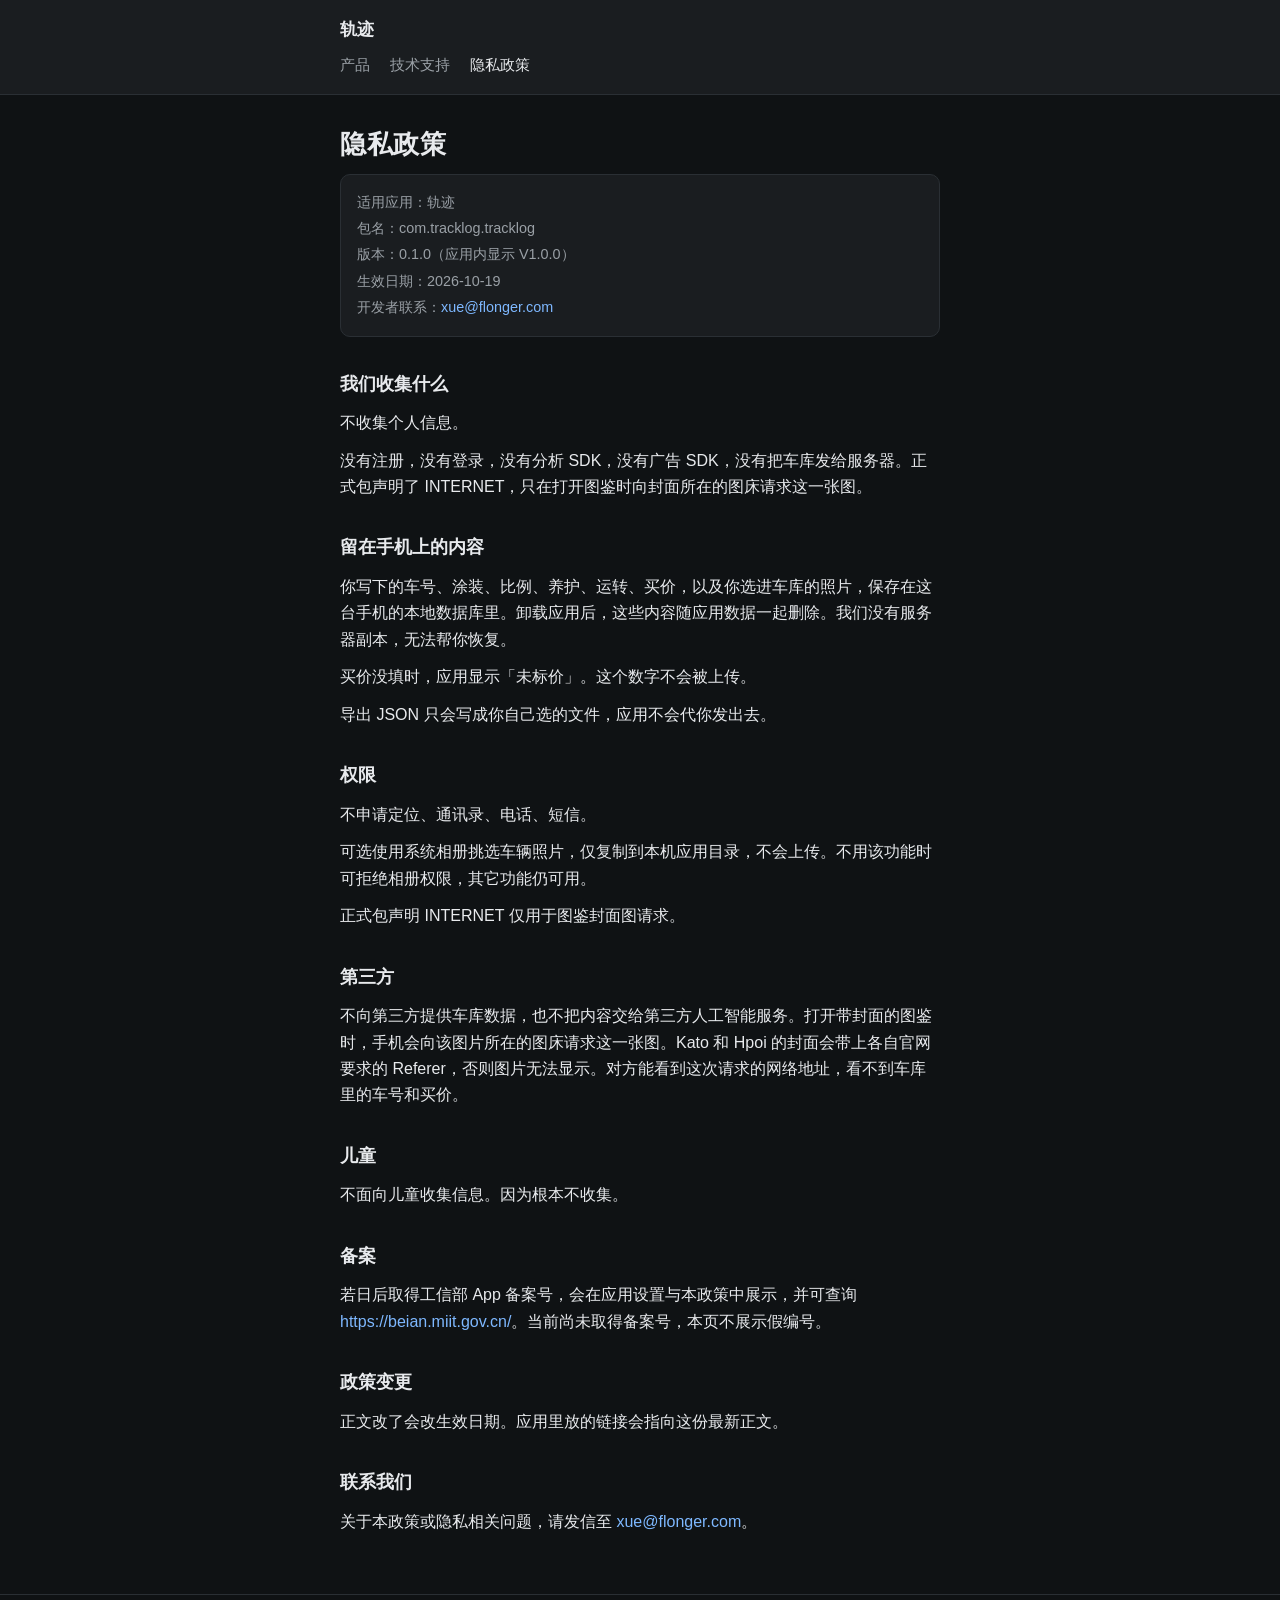
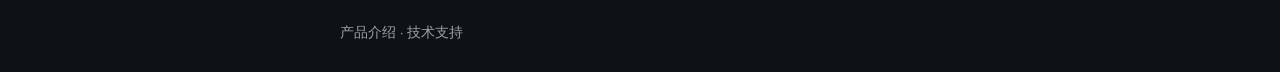
==== privacy/index.html @ 8ed88104 "Initial site: privacy, support, and marketing pages for 轨迹 Static GitHub Pages for App Store listing" ====
<!DOCTYPE html>
<html lang="zh-Hans">
<head>
  <meta charset="utf-8">
  <meta name="viewport" content="width=device-width, initial-scale=1">
  <title>隐私政策 — 轨迹</title>
  <meta name="description" content="轨迹应用的隐私政策。不收集个人信息，数据留在本机。">
  <link rel="stylesheet" href="../styles.css">
</head>
<body>
  <header>
    <div class="inner">
      <a class="brand" href="../">轨迹</a>
      <nav>
        <a href="../">产品</a>
        <a href="../support/">技术支持</a>
        <a href="./" aria-current="page">隐私政策</a>
      </nav>
    </div>
  </header>
  <main>
    <h1>隐私政策</h1>
    <div class="meta">
      <div>适用应用：轨迹</div>
      <div>包名：com.tracklog.tracklog</div>
      <div>版本：0.1.0（应用内显示 V1.0.0）</div>
      <div>生效日期：2026-10-19</div>
      <div>开发者联系：<a href="mailto:xue@flonger.com">xue@flonger.com</a></div>
    </div>

    <h2>我们收集什么</h2>
    <p>不收集个人信息。</p>
    <p>没有注册，没有登录，没有分析 SDK，没有广告 SDK，没有把车库发给服务器。正式包声明了 INTERNET，只在打开图鉴时向封面所在的图床请求这一张图。</p>

    <h2>留在手机上的内容</h2>
    <p>你写下的车号、涂装、比例、养护、运转、买价，以及你选进车库的照片，保存在这台手机的本地数据库里。卸载应用后，这些内容随应用数据一起删除。我们没有服务器副本，无法帮你恢复。</p>
    <p>买价没填时，应用显示「未标价」。这个数字不会被上传。</p>
    <p>导出 JSON 只会写成你自己选的文件，应用不会代你发出去。</p>

    <h2>权限</h2>
    <p>不申请定位、通讯录、电话、短信。</p>
    <p>可选使用系统相册挑选车辆照片，仅复制到本机应用目录，不会上传。不用该功能时可拒绝相册权限，其它功能仍可用。</p>
    <p>正式包声明 INTERNET 仅用于图鉴封面图请求。</p>

    <h2>第三方</h2>
    <p>不向第三方提供车库数据，也不把内容交给第三方人工智能服务。打开带封面的图鉴时，手机会向该图片所在的图床请求这一张图。Kato 和 Hpoi 的封面会带上各自官网要求的 Referer，否则图片无法显示。对方能看到这次请求的网络地址，看不到车库里的车号和买价。</p>

    <h2>儿童</h2>
    <p>不面向儿童收集信息。因为根本不收集。</p>

    <h2>备案</h2>
    <p>若日后取得工信部 App 备案号，会在应用设置与本政策中展示，并可查询 <a href="https://beian.miit.gov.cn/" rel="noopener">https://beian.miit.gov.cn/</a>。当前尚未取得备案号，本页不展示假编号。</p>

    <h2>政策变更</h2>
    <p>正文改了会改生效日期。应用里放的链接会指向这份最新正文。</p>

    <h2>联系我们</h2>
    <p>关于本政策或隐私相关问题，请发信至 <a href="mailto:xue@flonger.com">xue@flonger.com</a>。</p>
  </main>
  <footer>
    <div class="inner">
      <p><a href="../">产品介绍</a> · <a href="../support/">技术支持</a></p>
    </div>
  </footer>
</body>
</html>
---- styles.css ----
:root {
  --bg: #0f1214;
  --surface: #1a1d20;
  --text: #e8eaed;
  --muted: #9aa0a6;
  --accent: #7eb8ff;
  --border: #2a2f34;
  --max: 40rem;
}
* { box-sizing: border-box; }
html { color-scheme: dark; }
body {
  margin: 0;
  font-family: -apple-system, BlinkMacSystemFont, "Segoe UI", "PingFang SC", "Hiragino Sans GB", "Microsoft YaHei", sans-serif;
  background: var(--bg);
  color: var(--text);
  line-height: 1.65;
  font-size: 16px;
}
a { color: var(--accent); text-decoration: none; }
a:hover { text-decoration: underline; }
header {
  border-bottom: 1px solid var(--border);
  background: var(--surface);
}
header .inner, main, footer .inner {
  max-width: var(--max);
  margin: 0 auto;
  padding: 1rem 1.25rem;
}
header .brand {
  font-weight: 600;
  color: var(--text);
  font-size: 1.05rem;
}
nav {
  display: flex;
  flex-wrap: wrap;
  gap: 0.75rem 1.25rem;
  margin-top: 0.6rem;
  font-size: 0.92rem;
}
nav a { color: var(--muted); }
nav a[aria-current="page"] { color: var(--text); font-weight: 500; }
main { padding-top: 1.75rem; padding-bottom: 3rem; }
h1 {
  font-size: 1.65rem;
  margin: 0 0 0.5rem;
  letter-spacing: 0.02em;
}
h2 {
  font-size: 1.15rem;
  margin: 1.75rem 0 0.6rem;
  padding-top: 0.25rem;
}
.lead { color: var(--muted); margin: 0 0 1.25rem; }
.meta {
  color: var(--muted);
  font-size: 0.9rem;
  margin: 0 0 1.5rem;
  padding: 0.85rem 1rem;
  background: var(--surface);
  border: 1px solid var(--border);
  border-radius: 10px;
}
.meta div { margin: 0.15rem 0; }
p { margin: 0.7rem 0; }
ul { padding-left: 1.25rem; margin: 0.6rem 0; }
li { margin: 0.35rem 0; }
.card {
  background: var(--surface);
  border: 1px solid var(--border);
  border-radius: 12px;
  padding: 1.1rem 1.2rem;
  margin: 1rem 0;
}
.cta {
  display: inline-block;
  margin-top: 0.5rem;
  padding: 0.55rem 1rem;
  background: #2a5a8f;
  color: #fff !important;
  border-radius: 8px;
  text-decoration: none !important;
  font-weight: 500;
}
.cta:hover { background: #346aa8; }
footer {
  border-top: 1px solid var(--border);
  color: var(--muted);
  font-size: 0.85rem;
}
footer a { color: var(--muted); }
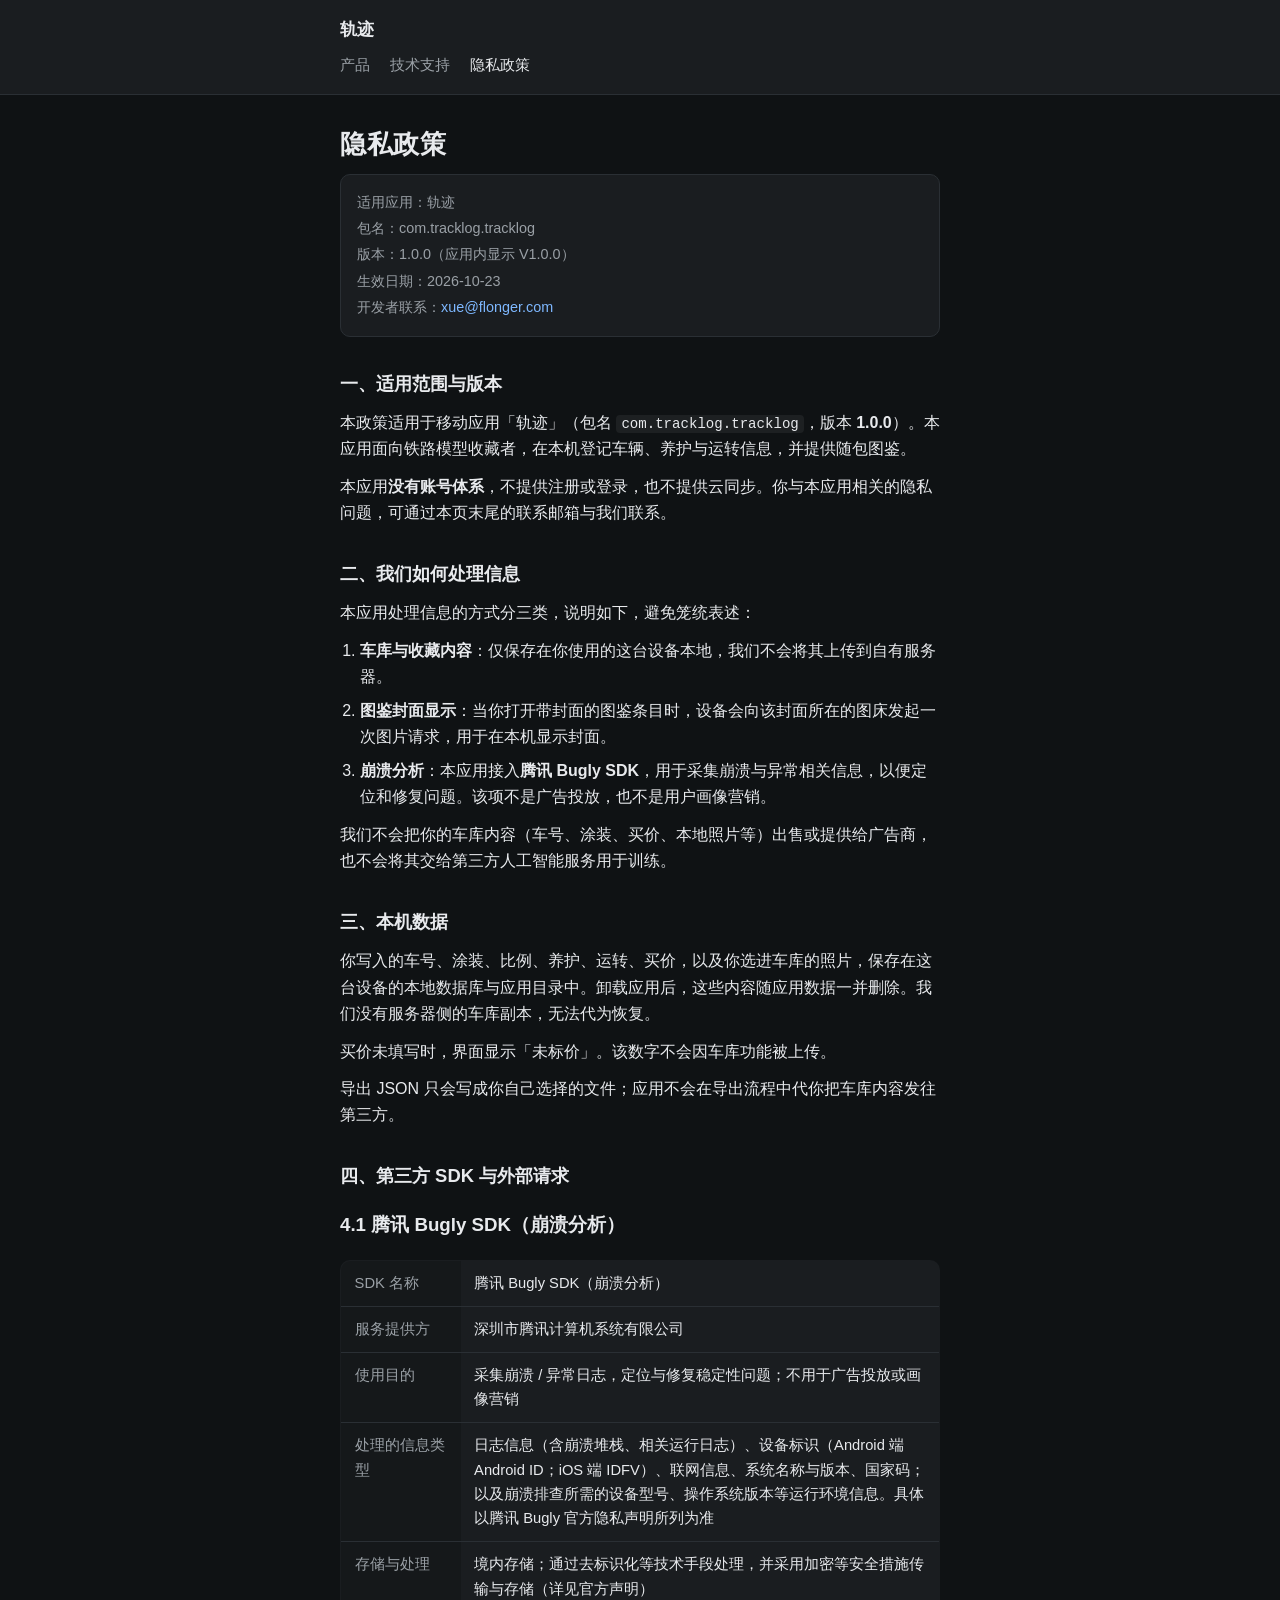
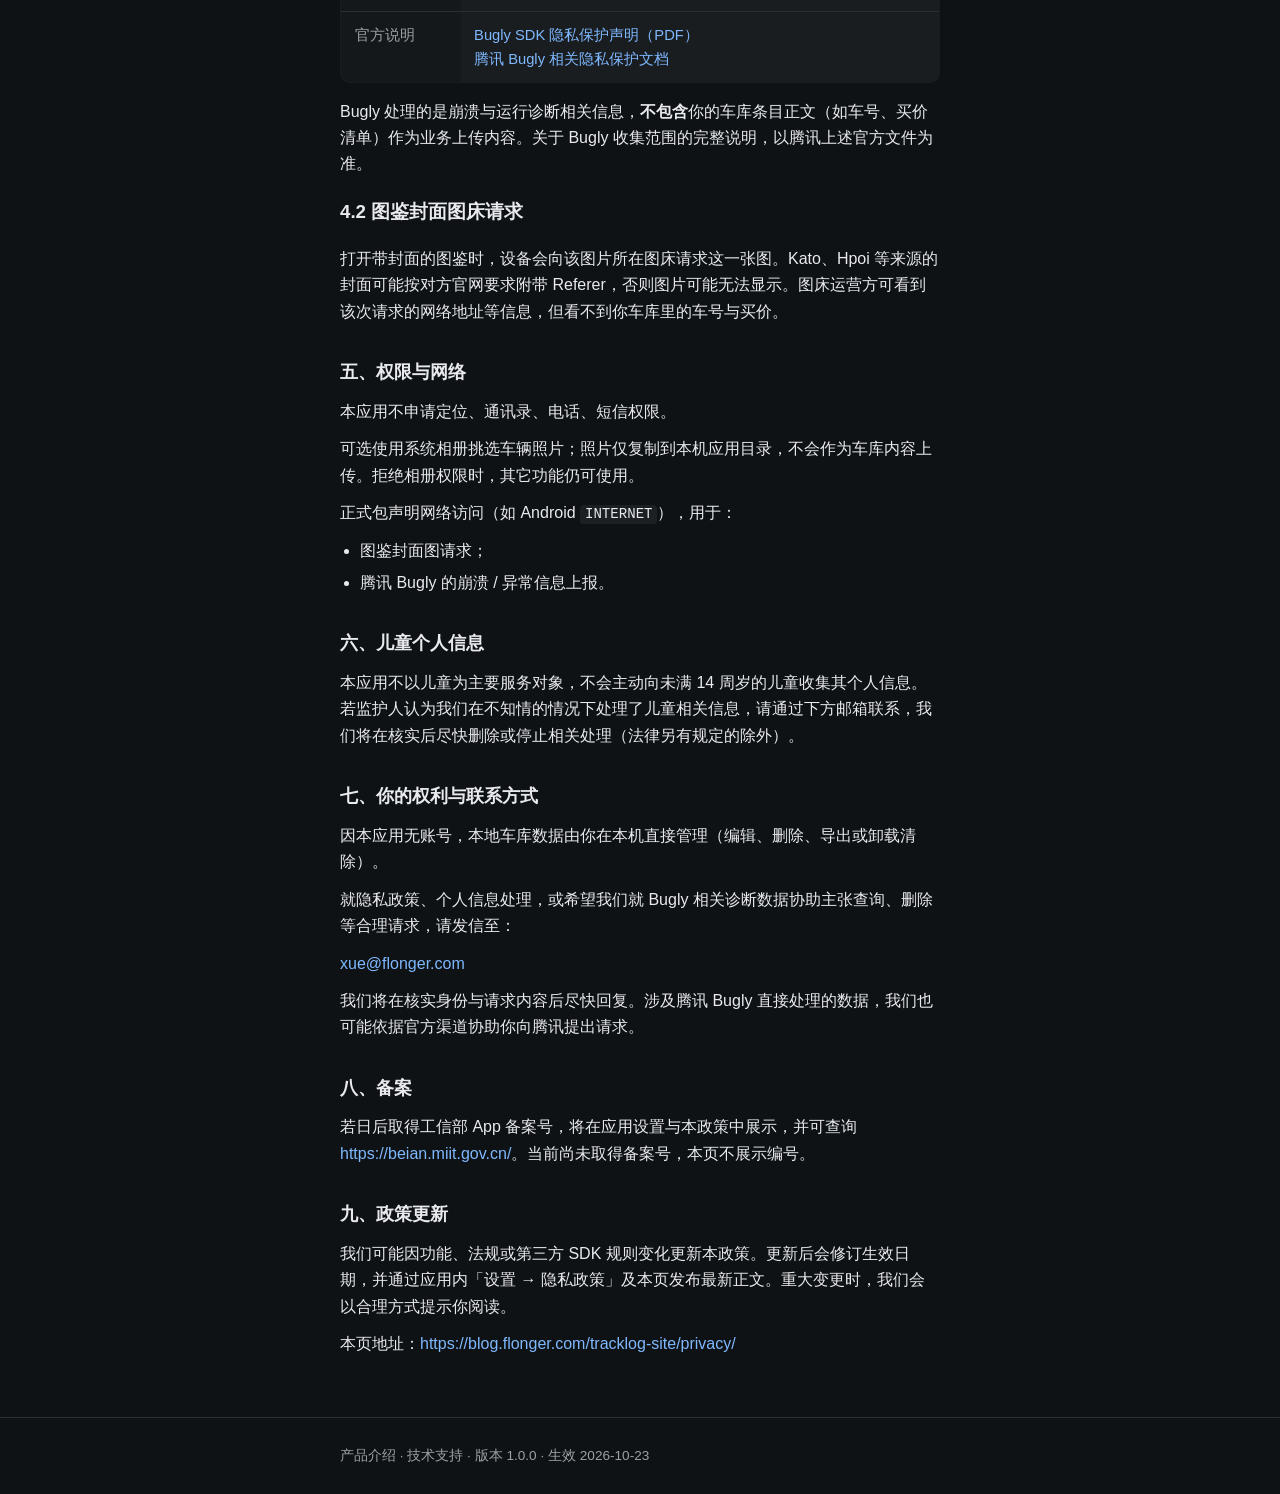
==== commit 915619a1: "docs(privacy): rewrite for Bugly and version 1.0.0 State Tencent Bugly crash SDK data practices expl" ====
--- a/privacy/index.html
+++ b/privacy/index.html
@@ -4,7 +4,7 @@
   <meta charset="utf-8">
   <meta name="viewport" content="width=device-width, initial-scale=1">
   <title>隐私政策 — 轨迹</title>
-  <meta name="description" content="轨迹应用的隐私政策。不收集个人信息，数据留在本机。">
+  <meta name="description" content="轨迹（com.tracklog.tracklog）隐私政策。说明本机车库数据、图鉴封面请求，以及腾讯 Bugly 崩溃分析 SDK 的信息处理。">
   <link rel="stylesheet" href="../styles.css">
 </head>
 <body>
@@ -23,43 +23,78 @@
     <div class="meta">
       <div>适用应用：轨迹</div>
       <div>包名：com.tracklog.tracklog</div>
-      <div>版本：0.1.0（应用内显示 V1.0.0）</div>
-      <div>生效日期：2026-10-19</div>
+      <div>版本：1.0.0（应用内显示 V1.0.0）</div>
+      <div>生效日期：2026-10-23</div>
       <div>开发者联系：<a href="mailto:xue@flonger.com">xue@flonger.com</a></div>
     </div>
 
-    <h2>我们收集什么</h2>
-    <p>不收集个人信息。</p>
-    <p>没有注册，没有登录，没有分析 SDK，没有广告 SDK，没有把车库发给服务器。正式包声明了 INTERNET，只在打开图鉴时向封面所在的图床请求这一张图。</p>
+    <h2>一、适用范围与版本</h2>
+    <p>本政策适用于移动应用「轨迹」（包名 <code>com.tracklog.tracklog</code>，版本 <strong>1.0.0</strong>）。本应用面向铁路模型收藏者，在本机登记车辆、养护与运转信息，并提供随包图鉴。</p>
+    <p>本应用<strong>没有账号体系</strong>，不提供注册或登录，也不提供云同步。你与本应用相关的隐私问题，可通过本页末尾的联系邮箱与我们联系。</p>
 
-    <h2>留在手机上的内容</h2>
-    <p>你写下的车号、涂装、比例、养护、运转、买价，以及你选进车库的照片，保存在这台手机的本地数据库里。卸载应用后，这些内容随应用数据一起删除。我们没有服务器副本，无法帮你恢复。</p>
-    <p>买价没填时，应用显示「未标价」。这个数字不会被上传。</p>
-    <p>导出 JSON 只会写成你自己选的文件，应用不会代你发出去。</p>
+    <h2>二、我们如何处理信息</h2>
+    <p>本应用处理信息的方式分三类，说明如下，避免笼统表述：</p>
+    <ol>
+      <li><strong>车库与收藏内容</strong>：仅保存在你使用的这台设备本地，我们不会将其上传到自有服务器。</li>
+      <li><strong>图鉴封面显示</strong>：当你打开带封面的图鉴条目时，设备会向该封面所在的图床发起一次图片请求，用于在本机显示封面。</li>
+      <li><strong>崩溃分析</strong>：本应用接入<strong>腾讯 Bugly SDK</strong>，用于采集崩溃与异常相关信息，以便定位和修复问题。该项不是广告投放，也不是用户画像营销。</li>
+    </ol>
+    <p>我们不会把你的车库内容（车号、涂装、买价、本地照片等）出售或提供给广告商，也不会将其交给第三方人工智能服务用于训练。</p>
 
-    <h2>权限</h2>
-    <p>不申请定位、通讯录、电话、短信。</p>
-    <p>可选使用系统相册挑选车辆照片，仅复制到本机应用目录，不会上传。不用该功能时可拒绝相册权限，其它功能仍可用。</p>
-    <p>正式包声明 INTERNET 仅用于图鉴封面图请求。</p>
+    <h2>三、本机数据</h2>
+    <p>你写入的车号、涂装、比例、养护、运转、买价，以及你选进车库的照片，保存在这台设备的本地数据库与应用目录中。卸载应用后，这些内容随应用数据一并删除。我们没有服务器侧的车库副本，无法代为恢复。</p>
+    <p>买价未填写时，界面显示「未标价」。该数字不会因车库功能被上传。</p>
+    <p>导出 JSON 只会写成你自己选择的文件；应用不会在导出流程中代你把车库内容发往第三方。</p>
 
-    <h2>第三方</h2>
-    <p>不向第三方提供车库数据，也不把内容交给第三方人工智能服务。打开带封面的图鉴时，手机会向该图片所在的图床请求这一张图。Kato 和 Hpoi 的封面会带上各自官网要求的 Referer，否则图片无法显示。对方能看到这次请求的网络地址，看不到车库里的车号和买价。</p>
+    <h2>四、第三方 SDK 与外部请求</h2>
 
-    <h2>儿童</h2>
-    <p>不面向儿童收集信息。因为根本不收集。</p>
+    <h3>4.1 腾讯 Bugly SDK（崩溃分析）</h3>
+    <table>
+      <tbody>
+        <tr><th>SDK 名称</th><td>腾讯 Bugly SDK（崩溃分析）</td></tr>
+        <tr><th>服务提供方</th><td>深圳市腾讯计算机系统有限公司</td></tr>
+        <tr><th>使用目的</th><td>采集崩溃 / 异常日志，定位与修复稳定性问题；不用于广告投放或画像营销</td></tr>
+        <tr><th>处理的信息类型</th><td>日志信息（含崩溃堆栈、相关运行日志）、设备标识（Android 端 Android ID；iOS 端 IDFV）、联网信息、系统名称与版本、国家码；以及崩溃排查所需的设备型号、操作系统版本等运行环境信息。具体以腾讯 Bugly 官方隐私声明所列为准</td></tr>
+        <tr><th>存储与处理</th><td>境内存储；通过去标识化等技术手段处理，并采用加密等安全措施传输与存储（详见官方声明）</td></tr>
+        <tr><th>官方说明</th><td>
+          <a href="https://static.bugly.qq.com/bugly-sdk-privacy-statement.pdf" rel="noopener">Bugly SDK 隐私保护声明（PDF）</a><br>
+          <a href="https://privacy.qq.com/document/preview/fc748b3d96224fdb825ea79e132c1a56" rel="noopener">腾讯 Bugly 相关隐私保护文档</a>
+        </td></tr>
+      </tbody>
+    </table>
+    <p>Bugly 处理的是崩溃与运行诊断相关信息，<strong>不包含</strong>你的车库条目正文（如车号、买价清单）作为业务上传内容。关于 Bugly 收集范围的完整说明，以腾讯上述官方文件为准。</p>
 
-    <h2>备案</h2>
-    <p>若日后取得工信部 App 备案号，会在应用设置与本政策中展示，并可查询 <a href="https://beian.miit.gov.cn/" rel="noopener">https://beian.miit.gov.cn/</a>。当前尚未取得备案号，本页不展示假编号。</p>
+    <h3>4.2 图鉴封面图床请求</h3>
+    <p>打开带封面的图鉴时，设备会向该图片所在图床请求这一张图。Kato、Hpoi 等来源的封面可能按对方官网要求附带 Referer，否则图片可能无法显示。图床运营方可看到该次请求的网络地址等信息，但看不到你车库里的车号与买价。</p>
 
-    <h2>政策变更</h2>
-    <p>正文改了会改生效日期。应用里放的链接会指向这份最新正文。</p>
+    <h2>五、权限与网络</h2>
+    <p>本应用不申请定位、通讯录、电话、短信权限。</p>
+    <p>可选使用系统相册挑选车辆照片；照片仅复制到本机应用目录，不会作为车库内容上传。拒绝相册权限时，其它功能仍可使用。</p>
+    <p>正式包声明网络访问（如 Android <code>INTERNET</code>），用于：</p>
+    <ul>
+      <li>图鉴封面图请求；</li>
+      <li>腾讯 Bugly 的崩溃 / 异常信息上报。</li>
+    </ul>
 
-    <h2>联系我们</h2>
-    <p>关于本政策或隐私相关问题，请发信至 <a href="mailto:xue@flonger.com">xue@flonger.com</a>。</p>
+    <h2>六、儿童个人信息</h2>
+    <p>本应用不以儿童为主要服务对象，不会主动向未满 14 周岁的儿童收集其个人信息。若监护人认为我们在不知情的情况下处理了儿童相关信息，请通过下方邮箱联系，我们将在核实后尽快删除或停止相关处理（法律另有规定的除外）。</p>
+
+    <h2>七、你的权利与联系方式</h2>
+    <p>因本应用无账号，本地车库数据由你在本机直接管理（编辑、删除、导出或卸载清除）。</p>
+    <p>就隐私政策、个人信息处理，或希望我们就 Bugly 相关诊断数据协助主张查询、删除等合理请求，请发信至：</p>
+    <p><a href="mailto:xue@flonger.com">xue@flonger.com</a></p>
+    <p>我们将在核实身份与请求内容后尽快回复。涉及腾讯 Bugly 直接处理的数据，我们也可能依据官方渠道协助你向腾讯提出请求。</p>
+
+    <h2>八、备案</h2>
+    <p>若日后取得工信部 App 备案号，将在应用设置与本政策中展示，并可查询 <a href="https://beian.miit.gov.cn/" rel="noopener">https://beian.miit.gov.cn/</a>。当前尚未取得备案号，本页不展示编号。</p>
+
+    <h2>九、政策更新</h2>
+    <p>我们可能因功能、法规或第三方 SDK 规则变化更新本政策。更新后会修订生效日期，并通过应用内「设置 → 隐私政策」及本页发布最新正文。重大变更时，我们会以合理方式提示你阅读。</p>
+    <p>本页地址：<a href="https://blog.flonger.com/tracklog-site/privacy/">https://blog.flonger.com/tracklog-site/privacy/</a></p>
   </main>
   <footer>
     <div class="inner">
-      <p><a href="../">产品介绍</a> · <a href="../support/">技术支持</a></p>
+      <p><a href="../">产品介绍</a> · <a href="../support/">技术支持</a> · 版本 1.0.0 · 生效 2026-10-23</p>
     </div>
   </footer>
 </body>
--- a/styles.css
+++ b/styles.css
@@ -91,3 +91,36 @@
   font-size: 0.85rem;
 }
 footer a { color: var(--muted); }
+
+table {
+  width: 100%;
+  border-collapse: collapse;
+  margin: 0.75rem 0 1rem;
+  font-size: 0.92rem;
+  background: var(--surface);
+  border: 1px solid var(--border);
+  border-radius: 10px;
+  overflow: hidden;
+}
+th, td {
+  text-align: left;
+  vertical-align: top;
+  padding: 0.65rem 0.85rem;
+  border-bottom: 1px solid var(--border);
+}
+th {
+  width: 7.5rem;
+  color: var(--muted);
+  font-weight: 500;
+  background: rgba(0,0,0,0.18);
+}
+tr:last-child th, tr:last-child td { border-bottom: none; }
+code {
+  font-family: ui-monospace, SFMono-Regular, Menlo, Monaco, Consolas, monospace;
+  font-size: 0.88em;
+  background: rgba(255,255,255,0.06);
+  padding: 0.1em 0.35em;
+  border-radius: 4px;
+}
+ol { padding-left: 1.25rem; margin: 0.6rem 0; }
+ol li { margin: 0.45rem 0; }
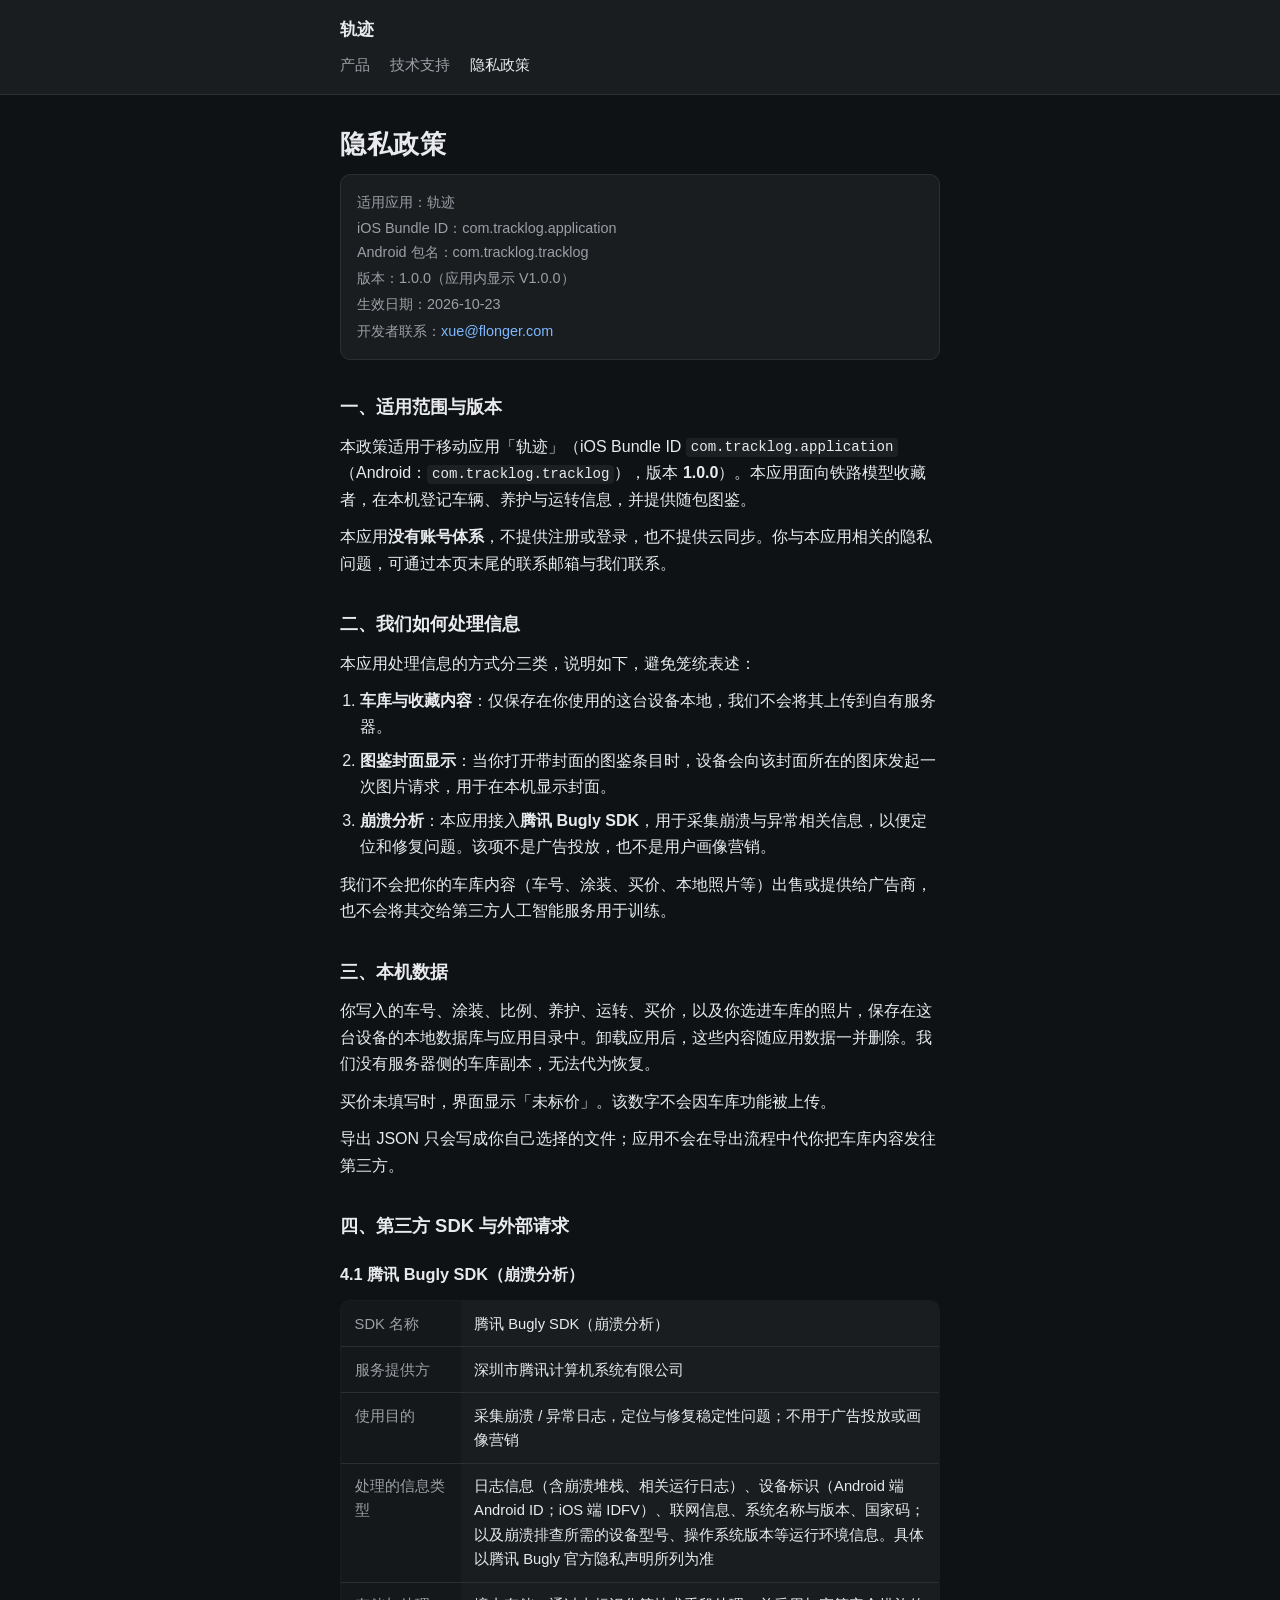
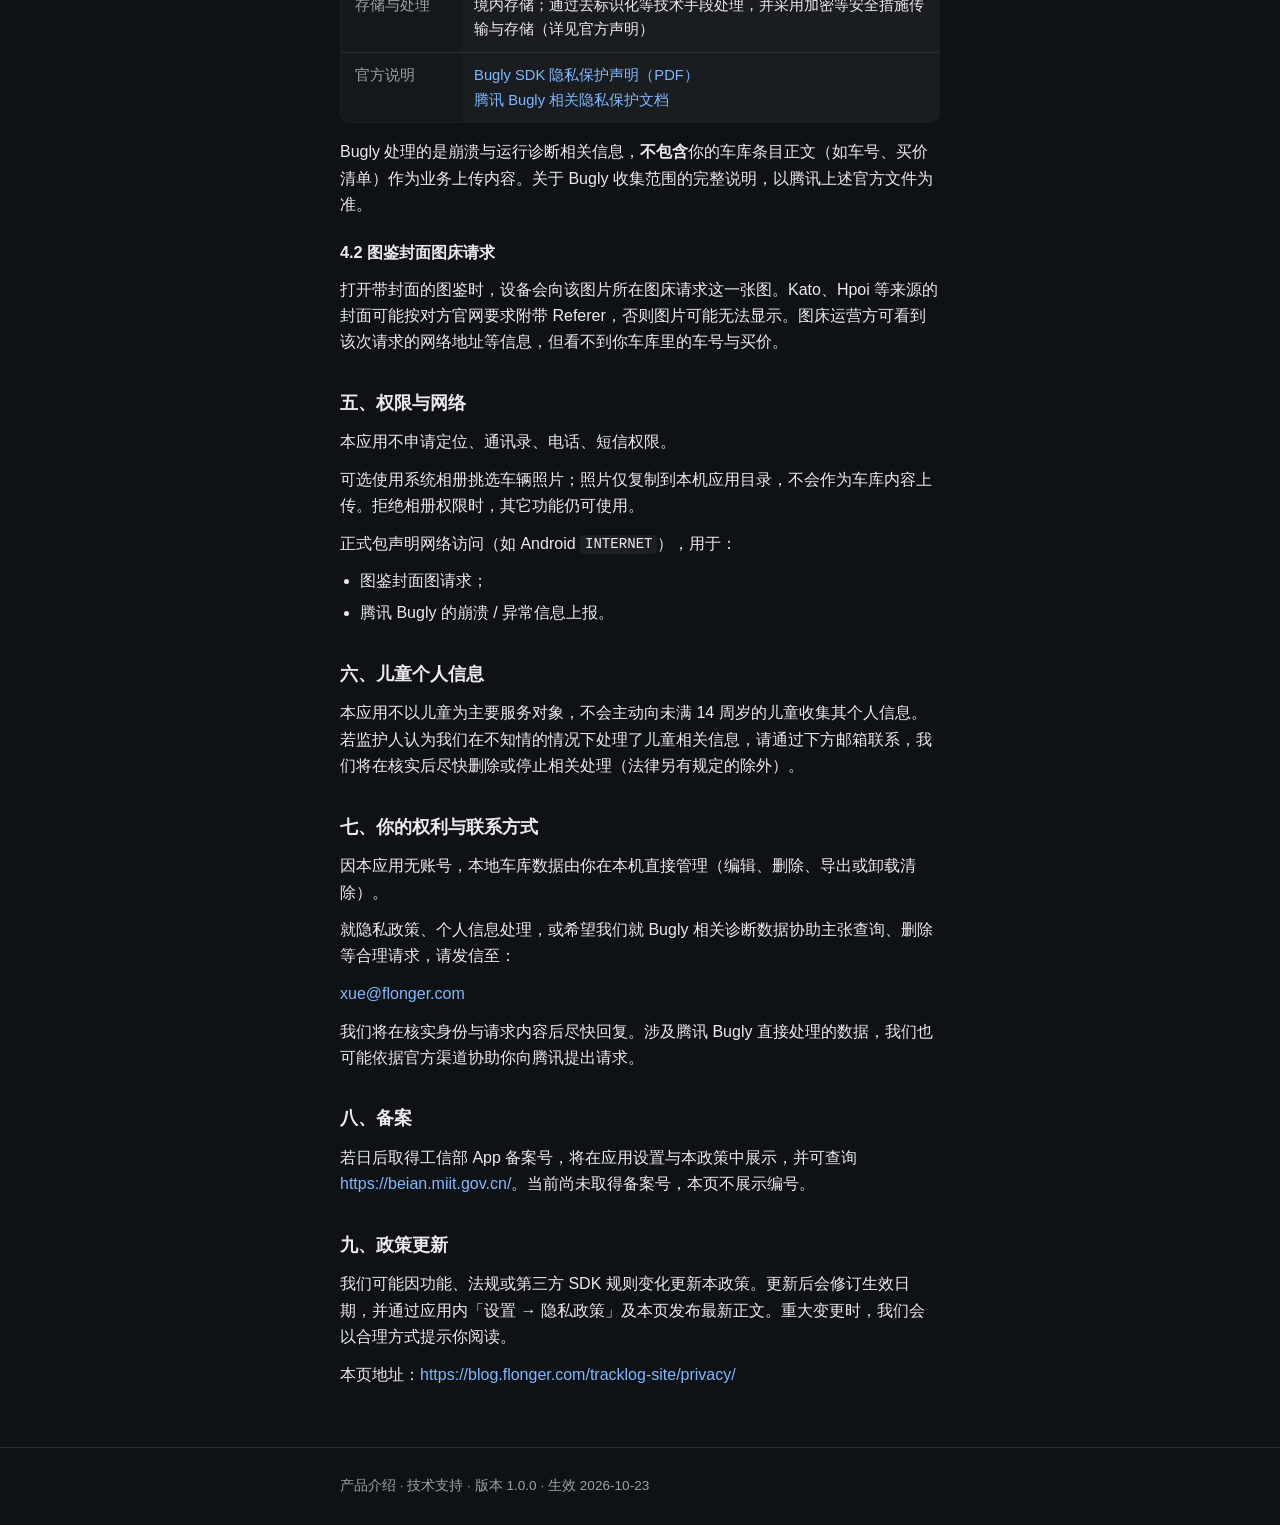
==== commit c1bfc78c: "docs: use iOS Bundle com.tracklog.application on listing pages App Store / privacy / support copy no" ====
--- a/privacy/index.html
+++ b/privacy/index.html
@@ -4,7 +4,7 @@
   <meta charset="utf-8">
   <meta name="viewport" content="width=device-width, initial-scale=1">
   <title>隐私政策 — 轨迹</title>
-  <meta name="description" content="轨迹（com.tracklog.tracklog）隐私政策。说明本机车库数据、图鉴封面请求，以及腾讯 Bugly 崩溃分析 SDK 的信息处理。">
+  <meta name="description" content="轨迹（iOS：com.tracklog.application）隐私政策。说明本机车库数据、图鉴封面请求，以及腾讯 Bugly 崩溃分析 SDK 的信息处理。">
   <link rel="stylesheet" href="../styles.css">
 </head>
 <body>
@@ -22,14 +22,14 @@
     <h1>隐私政策</h1>
     <div class="meta">
       <div>适用应用：轨迹</div>
-      <div>包名：com.tracklog.tracklog</div>
+      <div>iOS Bundle ID：com.tracklog.application<br>Android 包名：com.tracklog.tracklog</div>
       <div>版本：1.0.0（应用内显示 V1.0.0）</div>
       <div>生效日期：2026-10-23</div>
       <div>开发者联系：<a href="mailto:xue@flonger.com">xue@flonger.com</a></div>
     </div>
 
     <h2>一、适用范围与版本</h2>
-    <p>本政策适用于移动应用「轨迹」（包名 <code>com.tracklog.tracklog</code>，版本 <strong>1.0.0</strong>）。本应用面向铁路模型收藏者，在本机登记车辆、养护与运转信息，并提供随包图鉴。</p>
+    <p>本政策适用于移动应用「轨迹」（iOS Bundle ID <code>com.tracklog.application</code>（Android：<code>com.tracklog.tracklog</code>），版本 <strong>1.0.0</strong>）。本应用面向铁路模型收藏者，在本机登记车辆、养护与运转信息，并提供随包图鉴。</p>
     <p>本应用<strong>没有账号体系</strong>，不提供注册或登录，也不提供云同步。你与本应用相关的隐私问题，可通过本页末尾的联系邮箱与我们联系。</p>
 
     <h2>二、我们如何处理信息</h2>
--- a/styles.css
+++ b/styles.css
@@ -53,7 +53,24 @@
   margin: 1.75rem 0 0.6rem;
   padding-top: 0.25rem;
 }
-.lead { color: var(--muted); margin: 0 0 1.25rem; }
+h3 {
+  font-size: 1.02rem;
+  margin: 1.25rem 0 0.45rem;
+}
+.eyebrow {
+  color: var(--muted);
+  font-size: 0.82rem;
+  letter-spacing: 0.04em;
+  margin: 0 0 0.45rem;
+  text-transform: none;
+}
+.lead { color: var(--muted); margin: 0 0 0.35rem; font-size: 1.05rem; }
+.subtitle {
+  margin: 0 0 1.25rem;
+  color: var(--text);
+  font-size: 0.98rem;
+  font-weight: 500;
+}
 .meta {
   color: var(--muted);
   font-size: 0.9rem;
@@ -64,15 +81,62 @@
   border-radius: 10px;
 }
 .meta div { margin: 0.15rem 0; }
+.muted-inline {
+  color: var(--muted);
+  font-size: 0.9rem;
+  margin: 0.5rem 0 0;
+}
 p { margin: 0.7rem 0; }
 ul { padding-left: 1.25rem; margin: 0.6rem 0; }
 li { margin: 0.35rem 0; }
+ul.plain {
+  list-style: disc;
+  padding-left: 1.2rem;
+  margin: 0;
+}
+ul.plain li { margin: 0.45rem 0; }
 .card {
   background: var(--surface);
   border: 1px solid var(--border);
   border-radius: 12px;
   padding: 1.1rem 1.2rem;
   margin: 1rem 0;
+}
+.card-title {
+  margin-top: 0;
+  margin-bottom: 0.5rem;
+  padding-top: 0;
+}
+.features {
+  list-style: none;
+  padding: 0;
+  margin: 0.75rem 0 0;
+  display: grid;
+  gap: 0.65rem;
+}
+.features li {
+  margin: 0;
+  background: var(--surface);
+  border: 1px solid var(--border);
+  border-radius: 12px;
+  padding: 0.9rem 1.05rem;
+  display: grid;
+  gap: 0.25rem;
+}
+.features strong {
+  font-size: 0.98rem;
+  font-weight: 600;
+}
+.features span {
+  color: var(--muted);
+  font-size: 0.92rem;
+}
+.cta-row {
+  display: flex;
+  flex-wrap: wrap;
+  gap: 0.65rem;
+  margin: 1.5rem 0 0.5rem;
+  align-items: center;
 }
 .cta {
   display: inline-block;
@@ -84,7 +148,48 @@
   text-decoration: none !important;
   font-weight: 500;
 }
+.cta-row .cta { margin-top: 0; }
 .cta:hover { background: #346aa8; }
+.cta-secondary {
+  background: transparent;
+  color: var(--accent) !important;
+  border: 1px solid var(--border);
+}
+.cta-secondary:hover {
+  background: rgba(126, 184, 255, 0.08);
+  border-color: #3a4550;
+}
+.faq {
+  display: grid;
+  gap: 0.55rem;
+  margin: 0.75rem 0 1rem;
+}
+.faq details {
+  background: var(--surface);
+  border: 1px solid var(--border);
+  border-radius: 12px;
+  padding: 0.15rem 0;
+}
+.faq summary {
+  cursor: pointer;
+  list-style: none;
+  padding: 0.85rem 1.05rem;
+  font-weight: 500;
+}
+.faq summary::-webkit-details-marker { display: none; }
+.faq summary::after {
+  content: "+";
+  float: right;
+  color: var(--muted);
+  font-weight: 400;
+}
+.faq details[open] summary::after { content: "–"; }
+.faq details > *:not(summary) {
+  padding: 0 1.05rem 0.95rem;
+  margin-top: 0;
+}
+.faq details p:first-of-type { margin-top: 0; }
+.faq details ul { margin-top: 0.35rem; }
 footer {
   border-top: 1px solid var(--border);
   color: var(--muted);
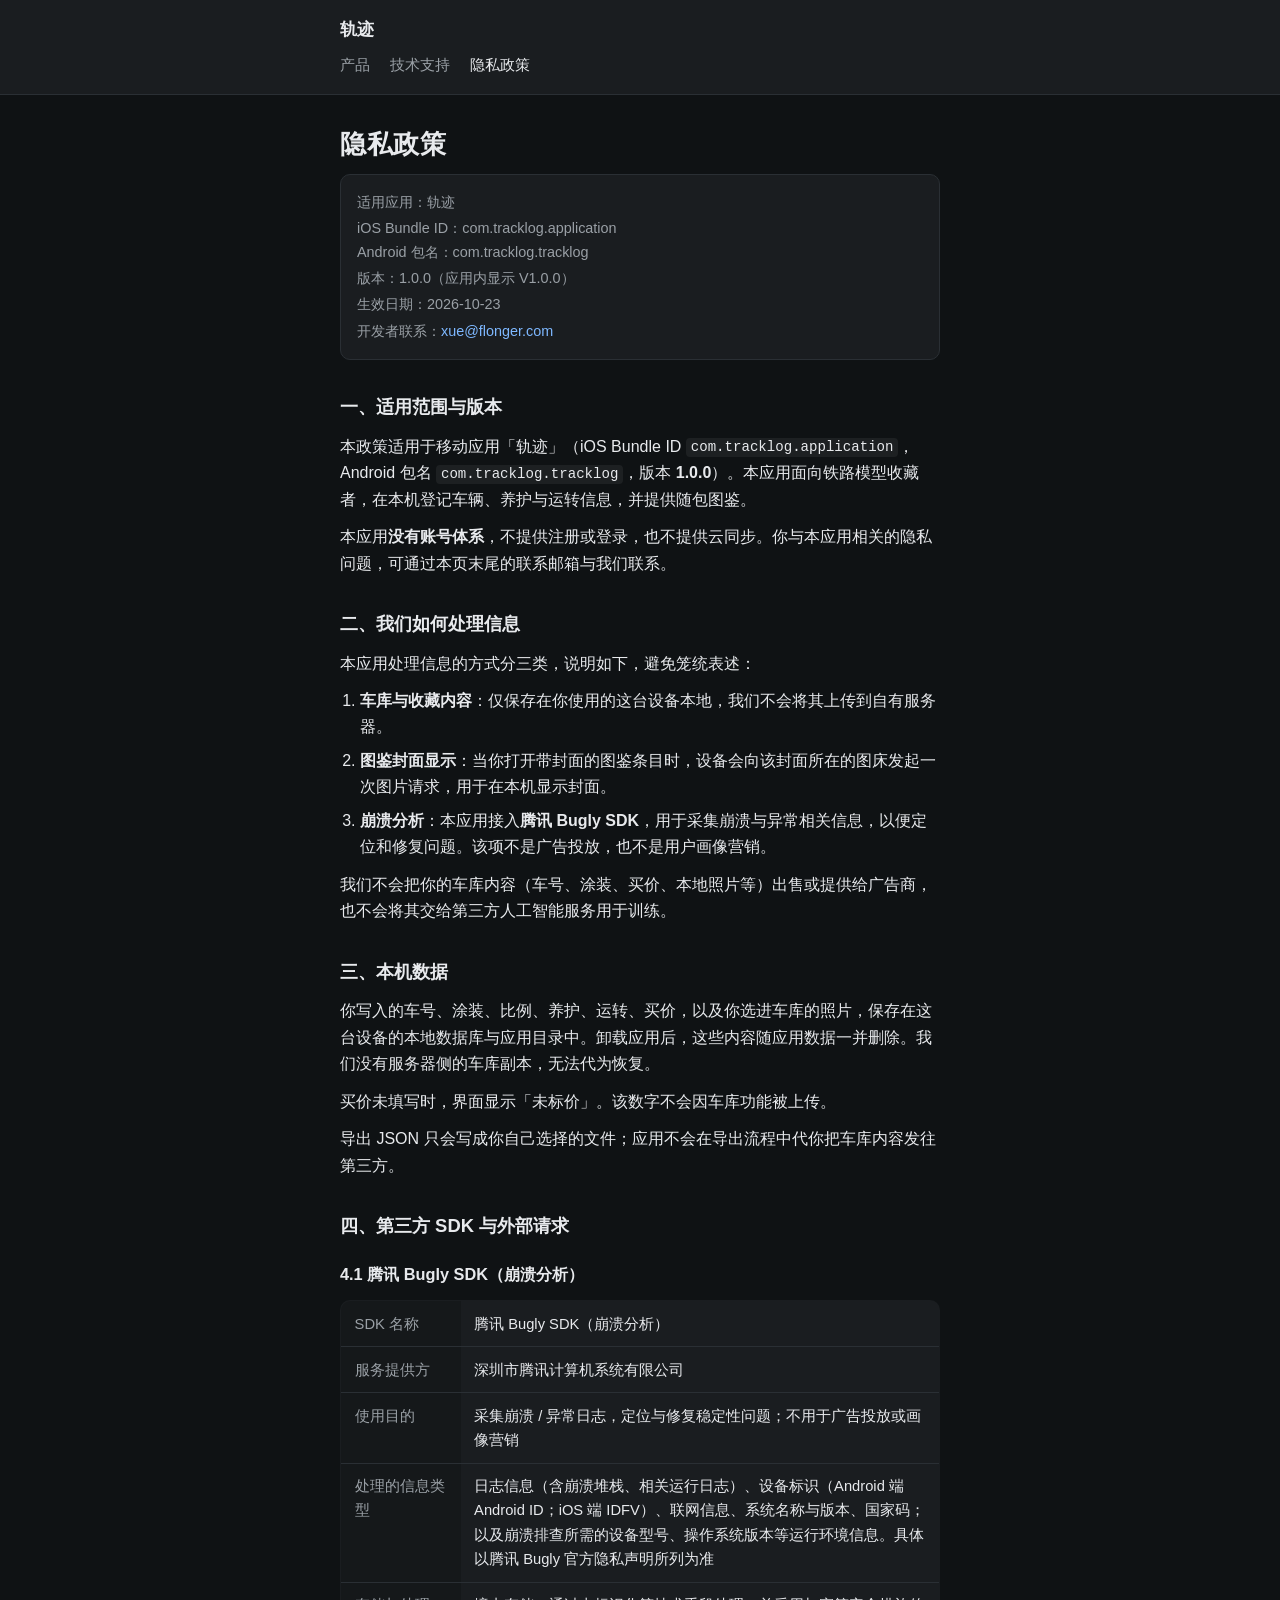
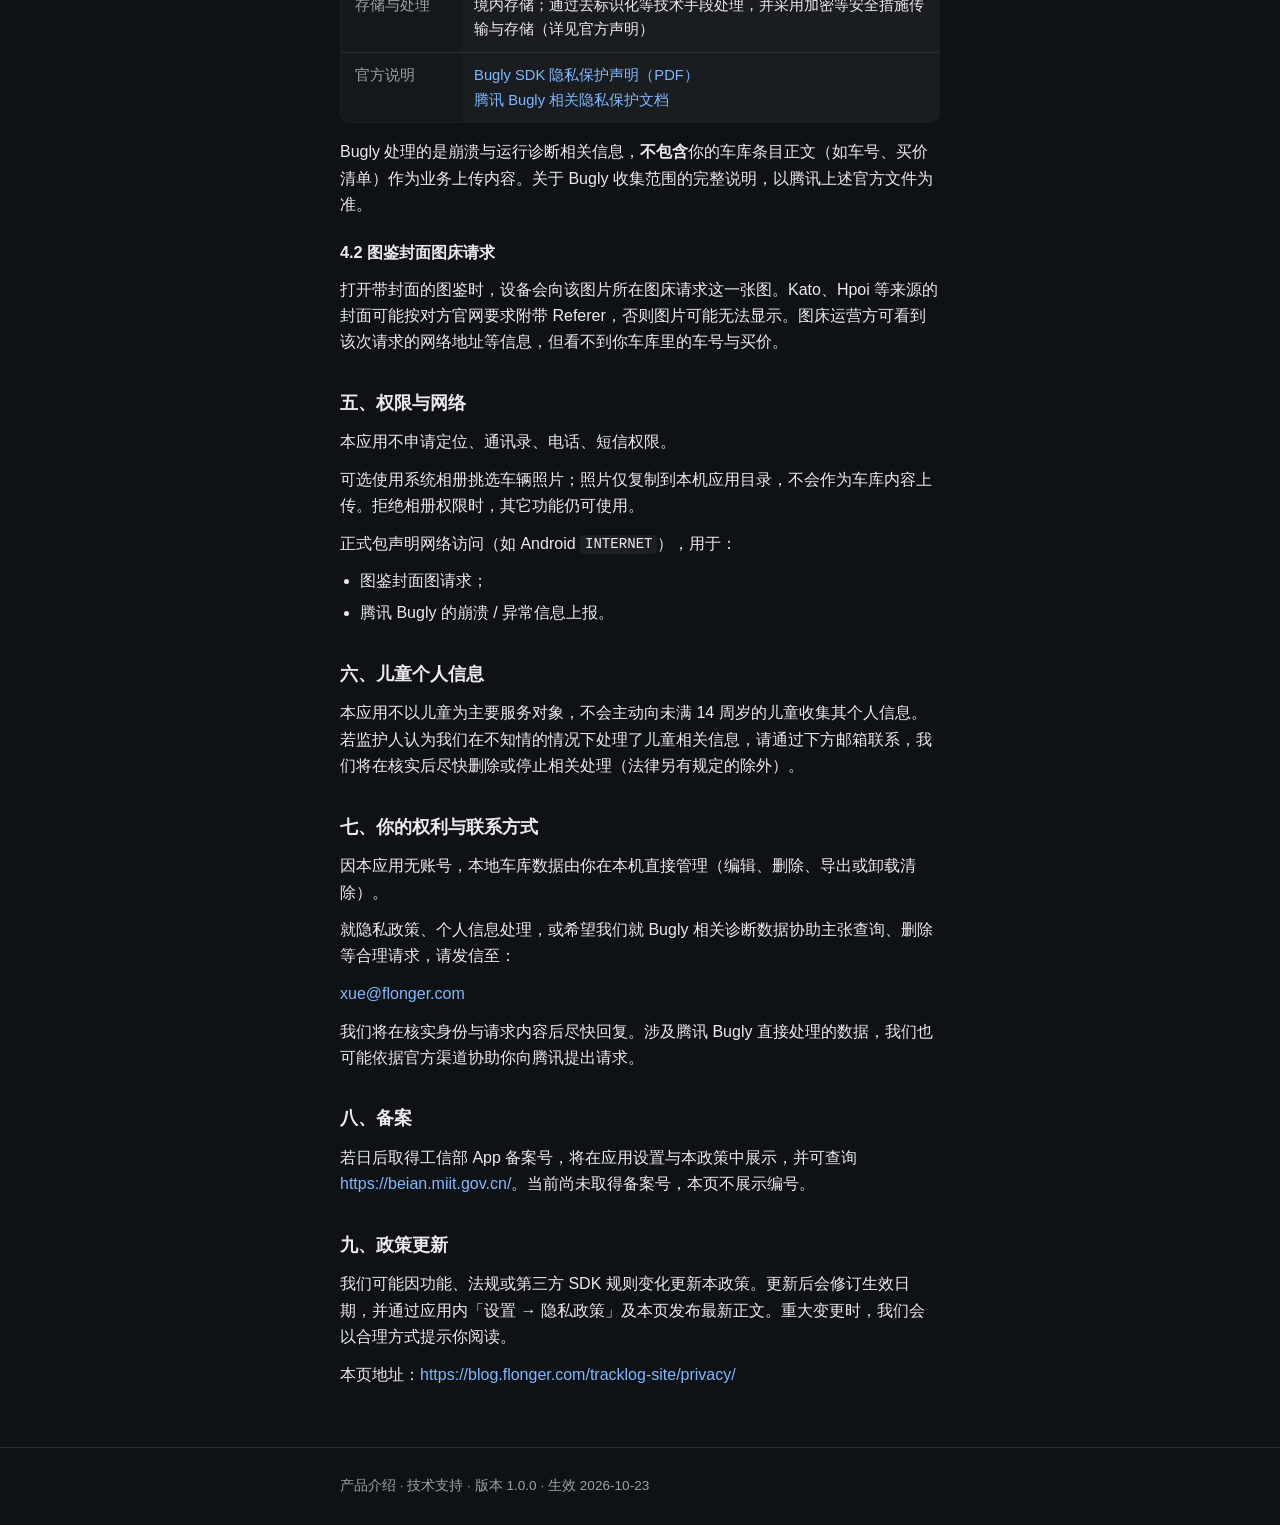
==== commit 673ad6ce: "docs(privacy): clarify iOS and Android package wording" ====
--- a/privacy/index.html
+++ b/privacy/index.html
@@ -29,7 +29,7 @@
     </div>
 
     <h2>一、适用范围与版本</h2>
-    <p>本政策适用于移动应用「轨迹」（iOS Bundle ID <code>com.tracklog.application</code>（Android：<code>com.tracklog.tracklog</code>），版本 <strong>1.0.0</strong>）。本应用面向铁路模型收藏者，在本机登记车辆、养护与运转信息，并提供随包图鉴。</p>
+    <p>本政策适用于移动应用「轨迹」（iOS Bundle ID <code>com.tracklog.application</code>，Android 包名 <code>com.tracklog.tracklog</code>，版本 <strong>1.0.0</strong>）。本应用面向铁路模型收藏者，在本机登记车辆、养护与运转信息，并提供随包图鉴。</p>
     <p>本应用<strong>没有账号体系</strong>，不提供注册或登录，也不提供云同步。你与本应用相关的隐私问题，可通过本页末尾的联系邮箱与我们联系。</p>
 
     <h2>二、我们如何处理信息</h2>
